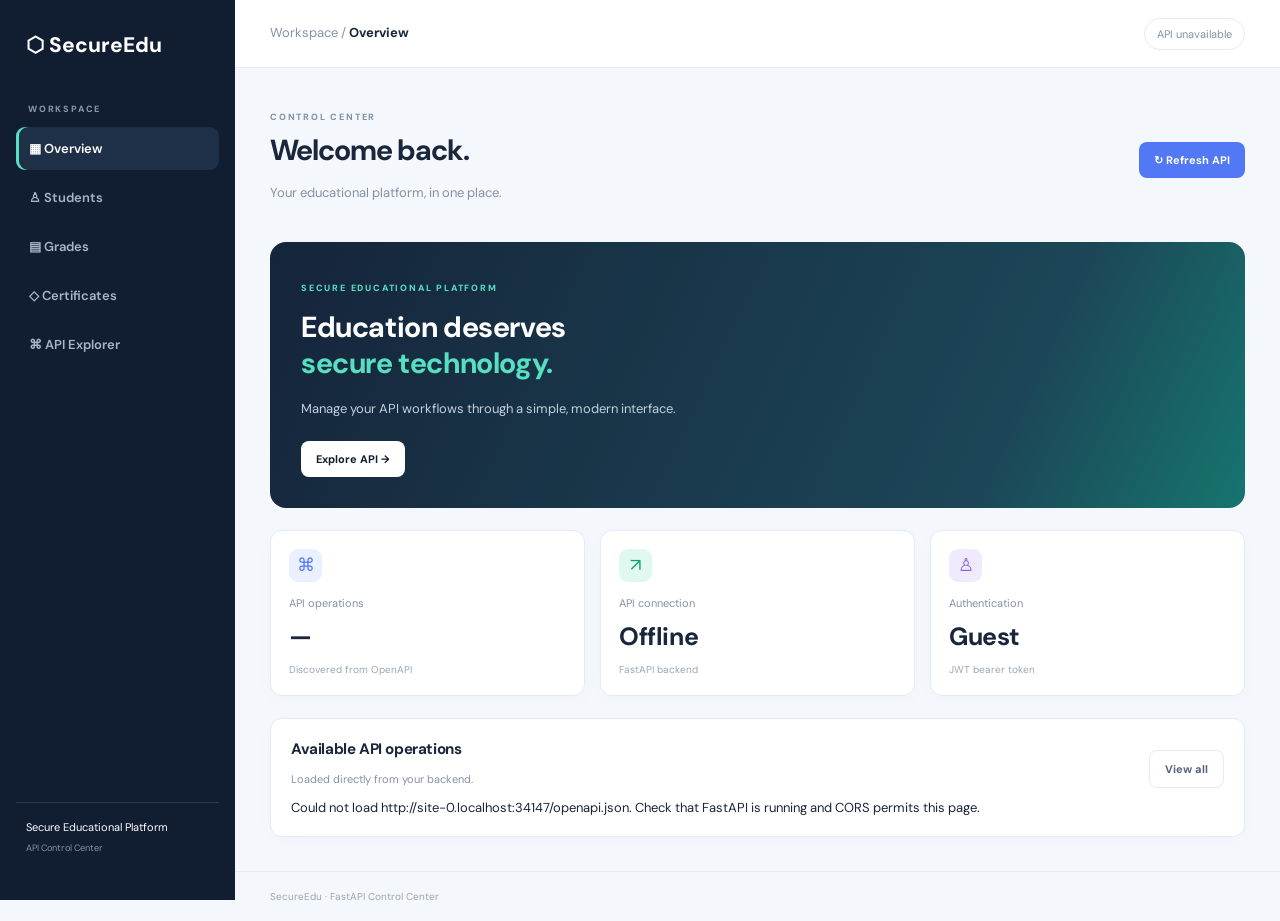
==== frontend/index.html @ 549d0400 "update fronted" ====
<!DOCTYPE html>
<html lang="en">
<head>
    <meta charset="UTF-8">
    <meta name="viewport" content="width=device-width, initial-scale=1.0">
    <title>SecureEdu | Dashboard</title>
    <link rel="stylesheet" href="styles.css">
</head>
<body>
    <aside class="sidebar">
        <div class="brand">⬡ SecureEdu</div>
        <p class="nav-label">WORKSPACE</p>
        <button class="nav-item active" data-page="overview">▦ Overview</button>
        <button class="nav-item" data-page="students">♙ Students</button>
        <button class="nav-item" data-page="grades">▤ Grades</button>
        <button class="nav-item" data-page="certificates">◇ Certificates</button>
        <button class="nav-item" data-page="api">⌘ API Explorer</button>
        <div class="sidebar-bottom">Secure Educational Platform<br><small>API Control Center</small></div>
    </aside>

    <main class="main">
        <header class="topbar">
            <div><span class="muted">Workspace /</span> <strong id="pageTitle">Overview</strong></div>
            <span id="connection" class="connection">Checking API...</span>
        </header>

        <section id="overview" class="page">
            <div class="heading">
                <div>
                    <p class="eyebrow">CONTROL CENTER</p>
                    <h1>Welcome back.</h1>
                    <p class="muted">Your educational platform, in one place.</p>
                </div>
                <button class="primary" id="refresh">↻ Refresh API</button>
            </div>

            <div class="hero">
                <p class="eyebrow">SECURE EDUCATIONAL PLATFORM</p>
                <h2>Education deserves<br><span>secure technology.</span></h2>
                <p>Manage your API workflows through a simple, modern interface.</p>
                <button class="light-button" data-open="api">Explore API →</button>
            </div>

            <div class="stats">
                <article class="stat">
                    <span class="stat-icon blue">⌘</span>
                    <p class="muted">API operations</p>
                    <h2 id="routeCount">—</h2>
                    <small>Discovered from OpenAPI</small>
                </article>
                <article class="stat">
                    <span class="stat-icon green">↗</span>
                    <p class="muted">API connection</p>
                    <h2 id="apiStatus">—</h2>
                    <small>FastAPI backend</small>
                </article>
                <article class="stat">
                    <span class="stat-icon violet">♙</span>
                    <p class="muted">Authentication</p>
                    <h2 id="authStatus">Guest</h2>
                    <small>JWT bearer token</small>
                </article>
            </div>

            <div class="panel">
                <div class="panel-heading">
                    <div><h3>Available API operations</h3>
                    <p class="muted">Loaded directly from your backend.</p></div>
                    <button class="secondary" data-open="api">View all</button>
                </div>
                <div id="preview" class="route-list">Connecting...</div>
            </div>
        </section>

        <section id="students" class="page hidden">
            <p class="eyebrow">ACADEMIC WORKSPACE</p>
            <h1>Students</h1>
            <p class="muted">Student-related operations discovered from your API.</p>
            <div id="studentRoutes" class="route-list panel"></div>
        </section>

        <section id="grades" class="page hidden">
            <p class="eyebrow">ACADEMIC WORKSPACE</p>
            <h1>Grades</h1>
            <p class="muted">Explore grade-related operations.</p>
            <div id="gradeRoutes" class="route-list panel"></div>
        </section>

        <section id="certificates" class="page hidden">
            <p class="eyebrow">VERIFICATION WORKSPACE</p>
            <h1>Certificates</h1>
            <p class="muted">Explore certificate operations.</p>
            <div id="certificateRoutes" class="route-list panel"></div>
        </section>

        <section id="api" class="page hidden">
            <p class="eyebrow">DEVELOPER WORKSPACE</p>
            <h1>API Explorer</h1>
            <p class="muted">Select an operation, send a request, and inspect the response.</p>

            <div class="api-layout">
                <div class="panel">
                    <input id="search" class="search" placeholder="Search API routes...">
                    <div id="allRoutes" class="route-list"></div>
                </div>

                <div class="panel request-panel">
                    <h3>Request builder</h3>
                    <p id="selectedDescription" class="muted">Select an endpoint to begin.</p>
                    <div id="selectedRoute" class="selected-route">No endpoint selected</div>

                    <div id="parameters"></div>

                    <label for="body">Request body (JSON)</label>
                    <textarea id="body" rows="7" placeholder='{"example": "value"}'></textarea>

                    <label for="token">JWT bearer token (optional)</label>
                    <input id="token" type="password" placeholder="Paste access token">

                    <div class="button-row">
                        <button id="send" class="primary">▶ Send request</button>
                        <button id="clear" class="secondary">Clear</button>
                    </div>

                    <div class="response-heading">
                        <h3>Response</h3><span id="responseStatus">Waiting</span>
                    </div>
                    <pre id="response">Your API response will appear here.</pre>
                </div>
            </div>
        </section>

        <footer>SecureEdu · FastAPI Control Center</footer>
    </main>

    <script src="app.js"></script>
</body>
</html>
---- frontend/styles.css ----
@import url('https://fonts.googleapis.com/css2?family=DM+Sans:wght@400;500;600;700;800&display=swap');

:root {
    --navy: #111d30;
    --navy-light: #1d3048;
    --blue: #5278f5;
    --teal: #57dfc2;
    --bg: #f4f7fb;
    --text: #19263b;
    --muted: #8591a5;
    --border: #e5ebf3;
    --white: #fff;
}

* { box-sizing: border-box; }

body {
    margin: 0;
    background: var(--bg);
    color: var(--text);
    font-family: "DM Sans", Arial, sans-serif;
    font-size: 13px;
}

button, input, textarea { font: inherit; }
button { cursor: pointer; }

.sidebar {
    position: fixed;
    inset: 0 auto 0 0;
    width: 235px;
    background: var(--navy);
    color: white;
    padding: 27px 16px;
    display: flex;
    flex-direction: column;
}

.brand {
    font-size: 21px;
    font-weight: 800;
    padding: 4px 10px 35px;
    color: white;
}

.nav-label, .eyebrow {
    font-size: 9px;
    font-weight: 800;
    letter-spacing: 1.8px;
    color: #8798af;
}

.nav-label { padding: 0 12px; }

.nav-item {
    width: 100%;
    text-align: left;
    padding: 13px;
    margin: 3px 0;
    color: #a8b5c8;
    border: 0;
    border-radius: 9px;
    background: transparent;
    font-weight: 600;
}

.nav-item:hover, .nav-item.active {
    color: white;
    background: var(--navy-light);
}

.nav-item.active { box-shadow: inset 3px 0 var(--teal); }

.sidebar-bottom {
    margin-top: auto;
    padding: 15px 10px;
    border-top: 1px solid #2a394d;
    line-height: 1.8;
    font-size: 11px;
}

.sidebar-bottom small { color: #8494aa; }

.main { margin-left: 235px; min-height: 100vh; }

.topbar {
    height: 68px;
    background: white;
    border-bottom: 1px solid var(--border);
    display: flex;
    align-items: center;
    justify-content: space-between;
    padding: 0 35px;
}

.muted { color: var(--muted); line-height: 1.7; }

.connection {
    padding: 8px 12px;
    border: 1px solid var(--border);
    border-radius: 20px;
    color: var(--muted);
    font-size: 11px;
}

.page { padding: 34px 35px; max-width: 1500px; margin: auto; }
.hidden { display: none !important; }

h1 { font-size: 29px; letter-spacing: -1px; margin: 8px 0; }
h2, h3 { letter-spacing: -.4px; }
.heading { display: flex; justify-content: space-between; align-items: center; gap: 20px; margin-bottom: 25px; }
.eyebrow { color: #8191a8; margin-bottom: 8px; }

.primary, .secondary, .light-button {
    border: 0;
    border-radius: 8px;
    padding: 11px 15px;
    font-weight: 700;
    font-size: 11px;
}

.primary { background: var(--blue); color: white; }
.primary:hover { background: #3e64e6; }
.secondary { background: white; color: #53627a; border: 1px solid var(--border); }
.light-button { background: white; color: var(--navy); margin-top: 8px; }

.hero {
    border-radius: 16px;
    padding: 31px;
    color: white;
    background: linear-gradient(115deg, #15243a, #1c4657 75%, #16756e);
    min-height: 230px;
    overflow: hidden;
}

.hero .eyebrow { color: var(--teal); }
.hero h2 { font-size: 29px; line-height: 1.25; margin: 15px 0; }
.hero h2 span { color: var(--teal); }
.hero p:not(.eyebrow) { color: #c1d0dc; max-width: 440px; line-height: 1.8; }

.stats {
    display: grid;
    grid-template-columns: repeat(3, minmax(0, 1fr));
    gap: 15px;
    margin: 22px 0;
}

.stat, .panel {
    background: white;
    border: 1px solid var(--border);
    border-radius: 12px;
    box-shadow: 0 5px 20px #1b2c4a05;
}

.stat { padding: 18px; }
.stat p { margin: 12px 0 4px; font-size: 11px; }
.stat h2 { font-size: 25px; margin: 7px 0; }
.stat small { color: #9aa5b5; font-size: 10px; }

.stat-icon {
    width: 33px;
    height: 33px;
    display: grid;
    place-items: center;
    border-radius: 9px;
    font-size: 18px;
}
.blue { color: #5278f5; background: #eaf0ff; }
.green { color: #159c78; background: #e0f8ef; }
.violet { color: #8865d5; background: #f0eaff; }

.panel { padding: 20px; margin-top: 18px; min-width: 0; }
.panel-heading { display: flex; justify-content: space-between; align-items: center; gap: 15px; }
.panel-heading h3 { margin: 0; }
.panel-heading p { font-size: 11px; }

.route-list { min-width: 0; }
.route-row {
    display: flex;
    gap: 10px;
    align-items: center;
    padding: 13px 3px;
    border-bottom: 1px solid #eef1f6;
    min-width: 0;
}
.route-row:last-child { border-bottom: 0; }
.route-row code { overflow-wrap: anywhere; color: #42516a; font-size: 11px; }
.route-row button { margin-left: auto; flex-shrink: 0; }

.method {
    min-width: 48px;
    text-align: center;
    padding: 5px 6px;
    border-radius: 5px;
    font-size: 9px;
    font-weight: 800;
}
.GET { background: #e0f8ee; color: #168b69; }
.POST { background: #e8efff; color: #476bd3; }
.PUT, .PATCH { background: #fff2dc; color: #a66c13; }
.DELETE { background: #ffeaed; color: #c94755; }
.OTHER { background: #f0eaff; color: #8865d5; }

.api-layout {
    display: grid;
    grid-template-columns: minmax(230px, .85fr) minmax(0, 1.2fr);
    gap: 18px;
    align-items: start;
}
.api-layout .panel { margin-top: 20px; }
.search, input, textarea {
    width: 100%;
    border: 1px solid var(--border);
    border-radius: 8px;
    padding: 11px;
    color: var(--text);
    background: #fbfcfe;
}
.search { margin-bottom: 12px; }
.route-choice {
    display: flex;
    gap: 9px;
    align-items: center;
    border: 1px solid transparent;
    background: transparent;
    border-radius: 7px;
    padding: 10px 5px;
    width: 100%;
    text-align: left;
}
.route-choice:hover, .route-choice.selected { background: #edf3ff; border-color: #dce6ff; }
.route-choice code { font-size: 10px; overflow-wrap: anywhere; }
.request-panel label { display: block; font-weight: 700; font-size: 11px; margin: 17px 0 7px; }
.request-panel textarea { font-family: monospace; font-size: 11px; line-height: 1.6; resize: vertical; }
.selected-route { font-family: monospace; font-size: 12px; overflow-wrap: anywhere; margin: 13px 0; }
.button-row { display: flex; gap: 9px; margin: 16px 0 24px; }
.response-heading { display: flex; align-items: center; justify-content: space-between; }
#responseStatus { font-size: 10px; color: var(--muted); }
pre {
    background: #111d30;
    color: #c9d8e9;
    padding: 15px;
    border-radius: 8px;
    overflow: auto;
    white-space: pre-wrap;
    overflow-wrap: anywhere;
    min-height: 100px;
    max-height: 360px;
    font: 11px/1.7 monospace;
}
footer { padding: 18px 35px; border-top: 1px solid var(--border); color: #9aa5b5; font-size: 10px; }

@media (max-width: 950px) {
    .sidebar { width: 200px; }
    .main { margin-left: 200px; }
    .api-layout { grid-template-columns: 1fr; }
    .page { padding: 25px 20px; }
}
@media (max-width: 650px) {
    .sidebar { position: static; width: 100%; height: auto; }
    .brand { padding-bottom: 15px; }
    .sidebar-bottom, .nav-label { display: none; }
    .main { margin-left: 0; }
    .topbar { padding: 0 17px; }
    .page { padding: 22px 15px; }
    .heading { align-items: flex-start; flex-direction: column; }
    .stats { grid-template-columns: 1fr; }
    .hero { padding: 24px; }
    .hero h2 { font-size: 25px; }
}
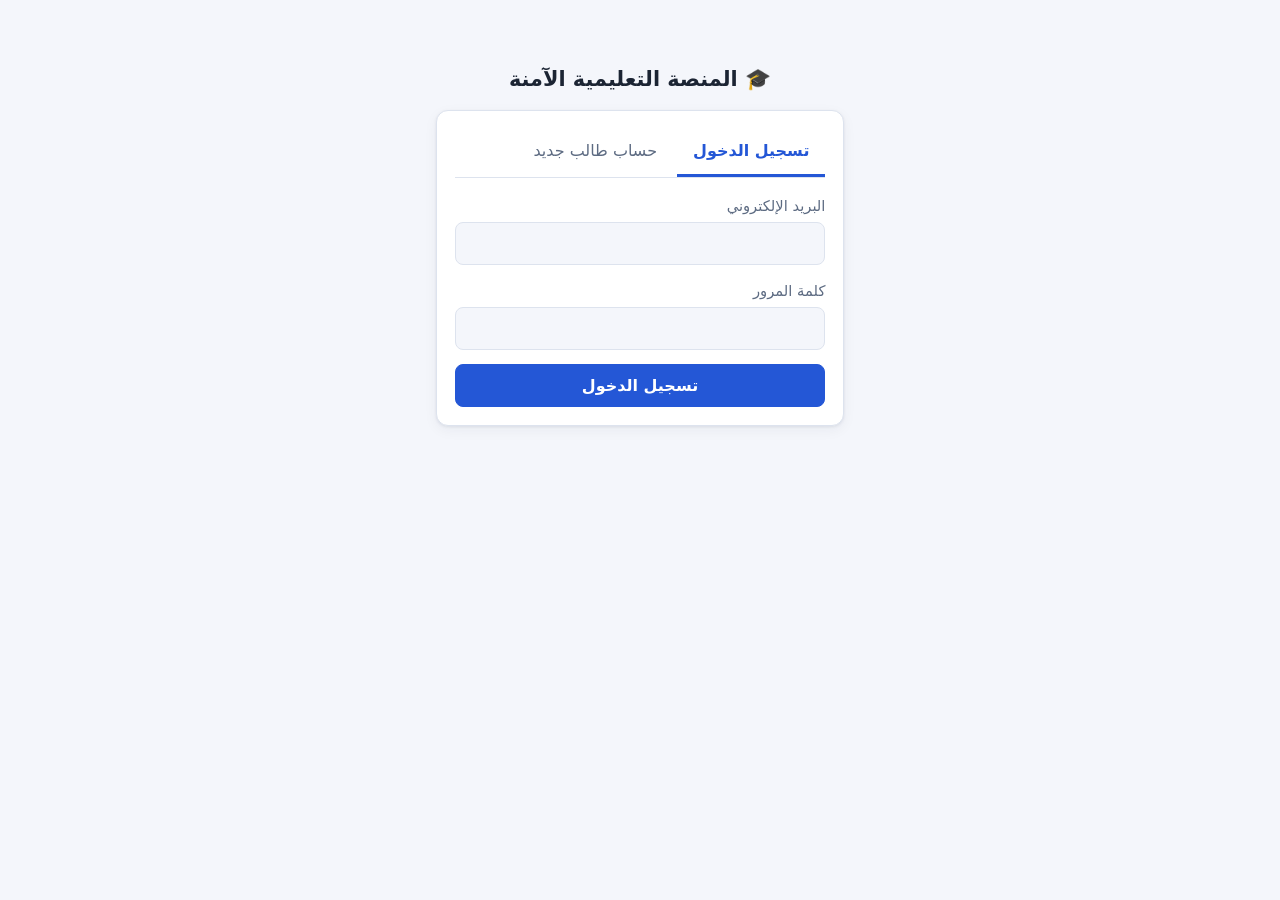
==== commit cc763993: "update fronted" ====
--- a/frontend/index.html
+++ b/frontend/index.html
@@ -1,139 +1,13 @@
-
-<!DOCTYPE html>
-<html lang="en">
+<!doctype html>
+<html lang="ar" dir="rtl">
 <head>
-    <meta charset="UTF-8">
-    <meta name="viewport" content="width=device-width, initial-scale=1.0">
-    <title>SecureEdu | Dashboard</title>
-    <link rel="stylesheet" href="styles.css">
+  <meta charset="utf-8">
+  <meta name="viewport" content="width=device-width, initial-scale=1">
+  <title>المنصة التعليمية الآمنة</title>
+  <link rel="stylesheet" href="styles.css">
+  <script src="app.js" defer></script>
 </head>
-<body>
-    <aside class="sidebar">
-        <div class="brand">⬡ SecureEdu</div>
-        <p class="nav-label">WORKSPACE</p>
-        <button class="nav-item active" data-page="overview">▦ Overview</button>
-        <button class="nav-item" data-page="students">♙ Students</button>
-        <button class="nav-item" data-page="grades">▤ Grades</button>
-        <button class="nav-item" data-page="certificates">◇ Certificates</button>
-        <button class="nav-item" data-page="api">⌘ API Explorer</button>
-        <div class="sidebar-bottom">Secure Educational Platform<br><small>API Control Center</small></div>
-    </aside>
-
-    <main class="main">
-        <header class="topbar">
-            <div><span class="muted">Workspace /</span> <strong id="pageTitle">Overview</strong></div>
-            <span id="connection" class="connection">Checking API...</span>
-        </header>
-
-        <section id="overview" class="page">
-            <div class="heading">
-                <div>
-                    <p class="eyebrow">CONTROL CENTER</p>
-                    <h1>Welcome back.</h1>
-                    <p class="muted">Your educational platform, in one place.</p>
-                </div>
-                <button class="primary" id="refresh">↻ Refresh API</button>
-            </div>
-
-            <div class="hero">
-                <p class="eyebrow">SECURE EDUCATIONAL PLATFORM</p>
-                <h2>Education deserves<br><span>secure technology.</span></h2>
-                <p>Manage your API workflows through a simple, modern interface.</p>
-                <button class="light-button" data-open="api">Explore API →</button>
-            </div>
-
-            <div class="stats">
-                <article class="stat">
-                    <span class="stat-icon blue">⌘</span>
-                    <p class="muted">API operations</p>
-                    <h2 id="routeCount">—</h2>
-                    <small>Discovered from OpenAPI</small>
-                </article>
-                <article class="stat">
-                    <span class="stat-icon green">↗</span>
-                    <p class="muted">API connection</p>
-                    <h2 id="apiStatus">—</h2>
-                    <small>FastAPI backend</small>
-                </article>
-                <article class="stat">
-                    <span class="stat-icon violet">♙</span>
-                    <p class="muted">Authentication</p>
-                    <h2 id="authStatus">Guest</h2>
-                    <small>JWT bearer token</small>
-                </article>
-            </div>
-
-            <div class="panel">
-                <div class="panel-heading">
-                    <div><h3>Available API operations</h3>
-                    <p class="muted">Loaded directly from your backend.</p></div>
-                    <button class="secondary" data-open="api">View all</button>
-                </div>
-                <div id="preview" class="route-list">Connecting...</div>
-            </div>
-        </section>
-
-        <section id="students" class="page hidden">
-            <p class="eyebrow">ACADEMIC WORKSPACE</p>
-            <h1>Students</h1>
-            <p class="muted">Student-related operations discovered from your API.</p>
-            <div id="studentRoutes" class="route-list panel"></div>
-        </section>
-
-        <section id="grades" class="page hidden">
-            <p class="eyebrow">ACADEMIC WORKSPACE</p>
-            <h1>Grades</h1>
-            <p class="muted">Explore grade-related operations.</p>
-            <div id="gradeRoutes" class="route-list panel"></div>
-        </section>
-
-        <section id="certificates" class="page hidden">
-            <p class="eyebrow">VERIFICATION WORKSPACE</p>
-            <h1>Certificates</h1>
-            <p class="muted">Explore certificate operations.</p>
-            <div id="certificateRoutes" class="route-list panel"></div>
-        </section>
-
-        <section id="api" class="page hidden">
-            <p class="eyebrow">DEVELOPER WORKSPACE</p>
-            <h1>API Explorer</h1>
-            <p class="muted">Select an operation, send a request, and inspect the response.</p>
-
-            <div class="api-layout">
-                <div class="panel">
-                    <input id="search" class="search" placeholder="Search API routes...">
-                    <div id="allRoutes" class="route-list"></div>
-                </div>
-
-                <div class="panel request-panel">
-                    <h3>Request builder</h3>
-                    <p id="selectedDescription" class="muted">Select an endpoint to begin.</p>
-                    <div id="selectedRoute" class="selected-route">No endpoint selected</div>
-
-                    <div id="parameters"></div>
-
-                    <label for="body">Request body (JSON)</label>
-                    <textarea id="body" rows="7" placeholder='{"example": "value"}'></textarea>
-
-                    <label for="token">JWT bearer token (optional)</label>
-                    <input id="token" type="password" placeholder="Paste access token">
-
-                    <div class="button-row">
-                        <button id="send" class="primary">▶ Send request</button>
-                        <button id="clear" class="secondary">Clear</button>
-                    </div>
-
-                    <div class="response-heading">
-                        <h3>Response</h3><span id="responseStatus">Waiting</span>
-                    </div>
-                    <pre id="response">Your API response will appear here.</pre>
-                </div>
-            </div>
-        </section>
-
-        <footer>SecureEdu · FastAPI Control Center</footer>
-    </main>
-
-    <script src="app.js"></script>
+<body data-view="auto" data-root="">
+  <div id="app"><noscript>يلزم تفعيل JavaScript لاستخدام المنصة.</noscript></div>
 </body>
 </html>
--- a/frontend/styles.css
+++ b/frontend/styles.css
@@ -1,271 +1,90 @@
+/* styles.css — shared RTL, responsive, light/dark theme */
+:root {
+  --bg: #f4f6fb; --card: #fff; --text: #1b2433; --muted: #5d6b82; --line: #dde3ee;
+  --primary: #2457d6; --primary-ink: #fff;
+  --ok: #12805c; --ok-bg: #e0f5ec; --bad: #b42318; --bad-bg: #fde8e6;
+  --radius: 12px; --shadow: 0 1px 3px rgba(20,30,60,.08), 0 4px 14px rgba(20,30,60,.05);
+  color-scheme: light dark;
+}
+@media (prefers-color-scheme: dark) {
+  :root {
+    --bg: #0f1420; --card: #171e2e; --text: #e6ebf5; --muted: #9aa7bf; --line: #2a3550;
+    --primary: #6d96ff; --primary-ink: #0b1020;
+    --ok: #4ad1a0; --ok-bg: #12372b; --bad: #ff8f84; --bad-bg: #3d1a17;
+  }
+}
+* { box-sizing: border-box; }
+body { margin: 0; background: var(--bg); color: var(--text);
+  font: 16px/1.6 "Segoe UI", Tahoma, "Noto Sans Arabic", system-ui, sans-serif; }
+a { color: var(--primary); }
+:focus-visible { outline: 3px solid var(--primary); outline-offset: 2px; }
 
-@import url('https://fonts.googleapis.com/css2?family=DM+Sans:wght@400;500;600;700;800&display=swap');
+/* layout */
+.app-header { background: var(--card); border-block-end: 1px solid var(--line); position: sticky; top: 0; z-index: 5; }
+.app-header .in { max-width: 1000px; margin: auto; padding: .7rem 1rem; display: flex; align-items: center; gap: .6rem; flex-wrap: wrap; }
+.brand { font-weight: 700; font-size: 1.05rem; margin-inline-end: auto; text-decoration: none; color: inherit; }
+.chip { background: var(--bg); border: 1px solid var(--line); border-radius: 99px; padding: .15rem .75rem; font-size: .85rem; color: var(--muted); }
+.container { max-width: 1000px; margin: 1.25rem auto; padding: 0 1rem; }
+.stack { display: grid; gap: 1rem; }
+.row { display: flex; align-items: center; justify-content: space-between; gap: .75rem; flex-wrap: wrap; }
+.row-form { display: flex; align-items: end; gap: .75rem; flex-wrap: wrap; }
+.row-form .field { flex: 1; min-width: 160px; }
+.card { background: var(--card); border: 1px solid var(--line); border-radius: var(--radius); box-shadow: var(--shadow); padding: 1.1rem; }
+.card > h3 { margin: 0 0 .8rem; font-size: 1.05rem; }
+.auth { max-width: 440px; margin: 7vh auto; padding: 0 1rem; }
+.auth h1 { text-align: center; font-size: 1.3rem; }
 
-:root {
-    --navy: #111d30;
-    --navy-light: #1d3048;
-    --blue: #5278f5;
-    --teal: #57dfc2;
-    --bg: #f4f7fb;
-    --text: #19263b;
-    --muted: #8591a5;
-    --border: #e5ebf3;
-    --white: #fff;
+/* forms */
+form.stack { gap: .85rem; }
+.field { display: grid; gap: .3rem; font-size: .92rem; }
+.field > span { color: var(--muted); }
+input, textarea { font: inherit; color: inherit; background: var(--bg); border: 1px solid var(--line); border-radius: 8px; padding: .55rem .7rem; width: 100%; }
+.btn { font: inherit; cursor: pointer; border: 1px solid var(--line); background: var(--card); color: var(--text); border-radius: 8px; padding: .5rem 1rem; text-decoration: none; display: inline-block; }
+.btn.primary { background: var(--primary); color: var(--primary-ink); border-color: var(--primary); font-weight: 600; }
+.btn:disabled { opacity: .6; cursor: progress; }
+.form-msg, .error { color: var(--bad); margin: 0; }
+.form-msg:empty { display: none; }
+.muted { color: var(--muted); }
+.note { border-inline-start: 4px solid var(--primary); background: var(--bg); padding: .6rem .9rem; border-radius: 8px; color: var(--muted); margin: .75rem 0; }
+
+/* tabs */
+.tabs { display: flex; gap: .25rem; border-block-end: 1px solid var(--line); margin-block-end: 1rem; overflow-x: auto; }
+.tab { font: inherit; background: none; border: 0; border-block-end: 3px solid transparent; padding: .6rem 1rem; cursor: pointer; color: var(--muted); white-space: nowrap; }
+.tab[aria-selected="true"] { color: var(--primary); border-color: var(--primary); font-weight: 600; }
+
+/* data display */
+.table-wrap { overflow-x: auto; }
+table { width: 100%; border-collapse: collapse; }
+th, td { padding: .6rem .7rem; text-align: start; border-block-end: 1px solid var(--line); white-space: nowrap; }
+th { color: var(--muted); font-weight: 600; font-size: .88rem; }
+.ltr { direction: ltr; unicode-bidi: isolate; display: inline-block; }
+.mono { font-family: ui-monospace, Consolas, monospace; font-size: .82rem; overflow-wrap: anywhere; white-space: normal; }
+.bar { display: flex; align-items: center; gap: .5rem; min-width: 140px; }
+.bar b { flex: 1; height: 8px; border-radius: 99px; background: var(--line); overflow: hidden; display: block; }
+.bar i { display: block; height: 100%; background: var(--primary); }
+.bar em { font-style: normal; font-size: .85rem; color: var(--muted); min-width: 3.4rem; direction: ltr; text-align: end; }
+.stats { display: grid; grid-template-columns: repeat(auto-fit, minmax(150px, 1fr)); gap: .75rem; margin-block-end: 1rem; }
+.stat { background: var(--bg); border-radius: 10px; padding: .7rem .9rem; }
+.stat small { display: block; color: var(--muted); }
+.stat strong { font-size: 1.4rem; }
+.badge { border-radius: 99px; padding: .1rem .7rem; font-size: .82rem; font-weight: 600; }
+.badge.ok { background: var(--ok-bg); color: var(--ok); }
+.badge.bad { background: var(--bad-bg); color: var(--bad); }
+dl.kv { display: grid; grid-template-columns: max-content 1fr; gap: .35rem 1rem; margin: .5rem 0; }
+dl.kv dt { color: var(--muted); }
+dl.kv dd { margin: 0; overflow-wrap: anywhere; }
+details { margin: .6rem 0; }
+summary { cursor: pointer; color: var(--primary); }
+
+/* toasts */
+#toasts { position: fixed; inset-inline: 0; bottom: 1rem; display: grid; justify-items: center; gap: .5rem; padding: 0 1rem; pointer-events: none; z-index: 20; }
+.toast { pointer-events: auto; background: var(--text); color: var(--bg); padding: .6rem 1rem; border-radius: 10px; box-shadow: var(--shadow); }
+.toast.err { background: var(--bad-bg); color: var(--bad); border: 1px solid var(--bad); }
+@media (prefers-reduced-motion: no-preference) { .toast { animation: in .2s ease; } }
+@keyframes in { from { opacity: 0; transform: translateY(8px); } }
+
+@media (max-width: 600px) {
+  dl.kv { grid-template-columns: 1fr; }
+  .tab { padding: .5rem .7rem; }
+  .app-header .in { gap: .4rem; }
 }
-
-* { box-sizing: border-box; }
-
-body {
-    margin: 0;
-    background: var(--bg);
-    color: var(--text);
-    font-family: "DM Sans", Arial, sans-serif;
-    font-size: 13px;
-}
-
-button, input, textarea { font: inherit; }
-button { cursor: pointer; }
-
-.sidebar {
-    position: fixed;
-    inset: 0 auto 0 0;
-    width: 235px;
-    background: var(--navy);
-    color: white;
-    padding: 27px 16px;
-    display: flex;
-    flex-direction: column;
-}
-
-.brand {
-    font-size: 21px;
-    font-weight: 800;
-    padding: 4px 10px 35px;
-    color: white;
-}
-
-.nav-label, .eyebrow {
-    font-size: 9px;
-    font-weight: 800;
-    letter-spacing: 1.8px;
-    color: #8798af;
-}
-
-.nav-label { padding: 0 12px; }
-
-.nav-item {
-    width: 100%;
-    text-align: left;
-    padding: 13px;
-    margin: 3px 0;
-    color: #a8b5c8;
-    border: 0;
-    border-radius: 9px;
-    background: transparent;
-    font-weight: 600;
-}
-
-.nav-item:hover, .nav-item.active {
-    color: white;
-    background: var(--navy-light);
-}
-
-.nav-item.active { box-shadow: inset 3px 0 var(--teal); }
-
-.sidebar-bottom {
-    margin-top: auto;
-    padding: 15px 10px;
-    border-top: 1px solid #2a394d;
-    line-height: 1.8;
-    font-size: 11px;
-}
-
-.sidebar-bottom small { color: #8494aa; }
-
-.main { margin-left: 235px; min-height: 100vh; }
-
-.topbar {
-    height: 68px;
-    background: white;
-    border-bottom: 1px solid var(--border);
-    display: flex;
-    align-items: center;
-    justify-content: space-between;
-    padding: 0 35px;
-}
-
-.muted { color: var(--muted); line-height: 1.7; }
-
-.connection {
-    padding: 8px 12px;
-    border: 1px solid var(--border);
-    border-radius: 20px;
-    color: var(--muted);
-    font-size: 11px;
-}
-
-.page { padding: 34px 35px; max-width: 1500px; margin: auto; }
-.hidden { display: none !important; }
-
-h1 { font-size: 29px; letter-spacing: -1px; margin: 8px 0; }
-h2, h3 { letter-spacing: -.4px; }
-.heading { display: flex; justify-content: space-between; align-items: center; gap: 20px; margin-bottom: 25px; }
-.eyebrow { color: #8191a8; margin-bottom: 8px; }
-
-.primary, .secondary, .light-button {
-    border: 0;
-    border-radius: 8px;
-    padding: 11px 15px;
-    font-weight: 700;
-    font-size: 11px;
-}
-
-.primary { background: var(--blue); color: white; }
-.primary:hover { background: #3e64e6; }
-.secondary { background: white; color: #53627a; border: 1px solid var(--border); }
-.light-button { background: white; color: var(--navy); margin-top: 8px; }
-
-.hero {
-    border-radius: 16px;
-    padding: 31px;
-    color: white;
-    background: linear-gradient(115deg, #15243a, #1c4657 75%, #16756e);
-    min-height: 230px;
-    overflow: hidden;
-}
-
-.hero .eyebrow { color: var(--teal); }
-.hero h2 { font-size: 29px; line-height: 1.25; margin: 15px 0; }
-.hero h2 span { color: var(--teal); }
-.hero p:not(.eyebrow) { color: #c1d0dc; max-width: 440px; line-height: 1.8; }
-
-.stats {
-    display: grid;
-    grid-template-columns: repeat(3, minmax(0, 1fr));
-    gap: 15px;
-    margin: 22px 0;
-}
-
-.stat, .panel {
-    background: white;
-    border: 1px solid var(--border);
-    border-radius: 12px;
-    box-shadow: 0 5px 20px #1b2c4a05;
-}
-
-.stat { padding: 18px; }
-.stat p { margin: 12px 0 4px; font-size: 11px; }
-.stat h2 { font-size: 25px; margin: 7px 0; }
-.stat small { color: #9aa5b5; font-size: 10px; }
-
-.stat-icon {
-    width: 33px;
-    height: 33px;
-    display: grid;
-    place-items: center;
-    border-radius: 9px;
-    font-size: 18px;
-}
-.blue { color: #5278f5; background: #eaf0ff; }
-.green { color: #159c78; background: #e0f8ef; }
-.violet { color: #8865d5; background: #f0eaff; }
-
-.panel { padding: 20px; margin-top: 18px; min-width: 0; }
-.panel-heading { display: flex; justify-content: space-between; align-items: center; gap: 15px; }
-.panel-heading h3 { margin: 0; }
-.panel-heading p { font-size: 11px; }
-
-.route-list { min-width: 0; }
-.route-row {
-    display: flex;
-    gap: 10px;
-    align-items: center;
-    padding: 13px 3px;
-    border-bottom: 1px solid #eef1f6;
-    min-width: 0;
-}
-.route-row:last-child { border-bottom: 0; }
-.route-row code { overflow-wrap: anywhere; color: #42516a; font-size: 11px; }
-.route-row button { margin-left: auto; flex-shrink: 0; }
-
-.method {
-    min-width: 48px;
-    text-align: center;
-    padding: 5px 6px;
-    border-radius: 5px;
-    font-size: 9px;
-    font-weight: 800;
-}
-.GET { background: #e0f8ee; color: #168b69; }
-.POST { background: #e8efff; color: #476bd3; }
-.PUT, .PATCH { background: #fff2dc; color: #a66c13; }
-.DELETE { background: #ffeaed; color: #c94755; }
-.OTHER { background: #f0eaff; color: #8865d5; }
-
-.api-layout {
-    display: grid;
-    grid-template-columns: minmax(230px, .85fr) minmax(0, 1.2fr);
-    gap: 18px;
-    align-items: start;
-}
-.api-layout .panel { margin-top: 20px; }
-.search, input, textarea {
-    width: 100%;
-    border: 1px solid var(--border);
-    border-radius: 8px;
-    padding: 11px;
-    color: var(--text);
-    background: #fbfcfe;
-}
-.search { margin-bottom: 12px; }
-.route-choice {
-    display: flex;
-    gap: 9px;
-    align-items: center;
-    border: 1px solid transparent;
-    background: transparent;
-    border-radius: 7px;
-    padding: 10px 5px;
-    width: 100%;
-    text-align: left;
-}
-.route-choice:hover, .route-choice.selected { background: #edf3ff; border-color: #dce6ff; }
-.route-choice code { font-size: 10px; overflow-wrap: anywhere; }
-.request-panel label { display: block; font-weight: 700; font-size: 11px; margin: 17px 0 7px; }
-.request-panel textarea { font-family: monospace; font-size: 11px; line-height: 1.6; resize: vertical; }
-.selected-route { font-family: monospace; font-size: 12px; overflow-wrap: anywhere; margin: 13px 0; }
-.button-row { display: flex; gap: 9px; margin: 16px 0 24px; }
-.response-heading { display: flex; align-items: center; justify-content: space-between; }
-#responseStatus { font-size: 10px; color: var(--muted); }
-pre {
-    background: #111d30;
-    color: #c9d8e9;
-    padding: 15px;
-    border-radius: 8px;
-    overflow: auto;
-    white-space: pre-wrap;
-    overflow-wrap: anywhere;
-    min-height: 100px;
-    max-height: 360px;
-    font: 11px/1.7 monospace;
-}
-footer { padding: 18px 35px; border-top: 1px solid var(--border); color: #9aa5b5; font-size: 10px; }
-
-@media (max-width: 950px) {
-    .sidebar { width: 200px; }
-    .main { margin-left: 200px; }
-    .api-layout { grid-template-columns: 1fr; }
-    .page { padding: 25px 20px; }
-}
-@media (max-width: 650px) {
-    .sidebar { position: static; width: 100%; height: auto; }
-    .brand { padding-bottom: 15px; }
-    .sidebar-bottom, .nav-label { display: none; }
-    .main { margin-left: 0; }
-    .topbar { padding: 0 17px; }
-    .page { padding: 22px 15px; }
-    .heading { align-items: flex-start; flex-direction: column; }
-    .stats { grid-template-columns: 1fr; }
-    .hero { padding: 24px; }
-    .hero h2 { font-size: 25px; }
-}
